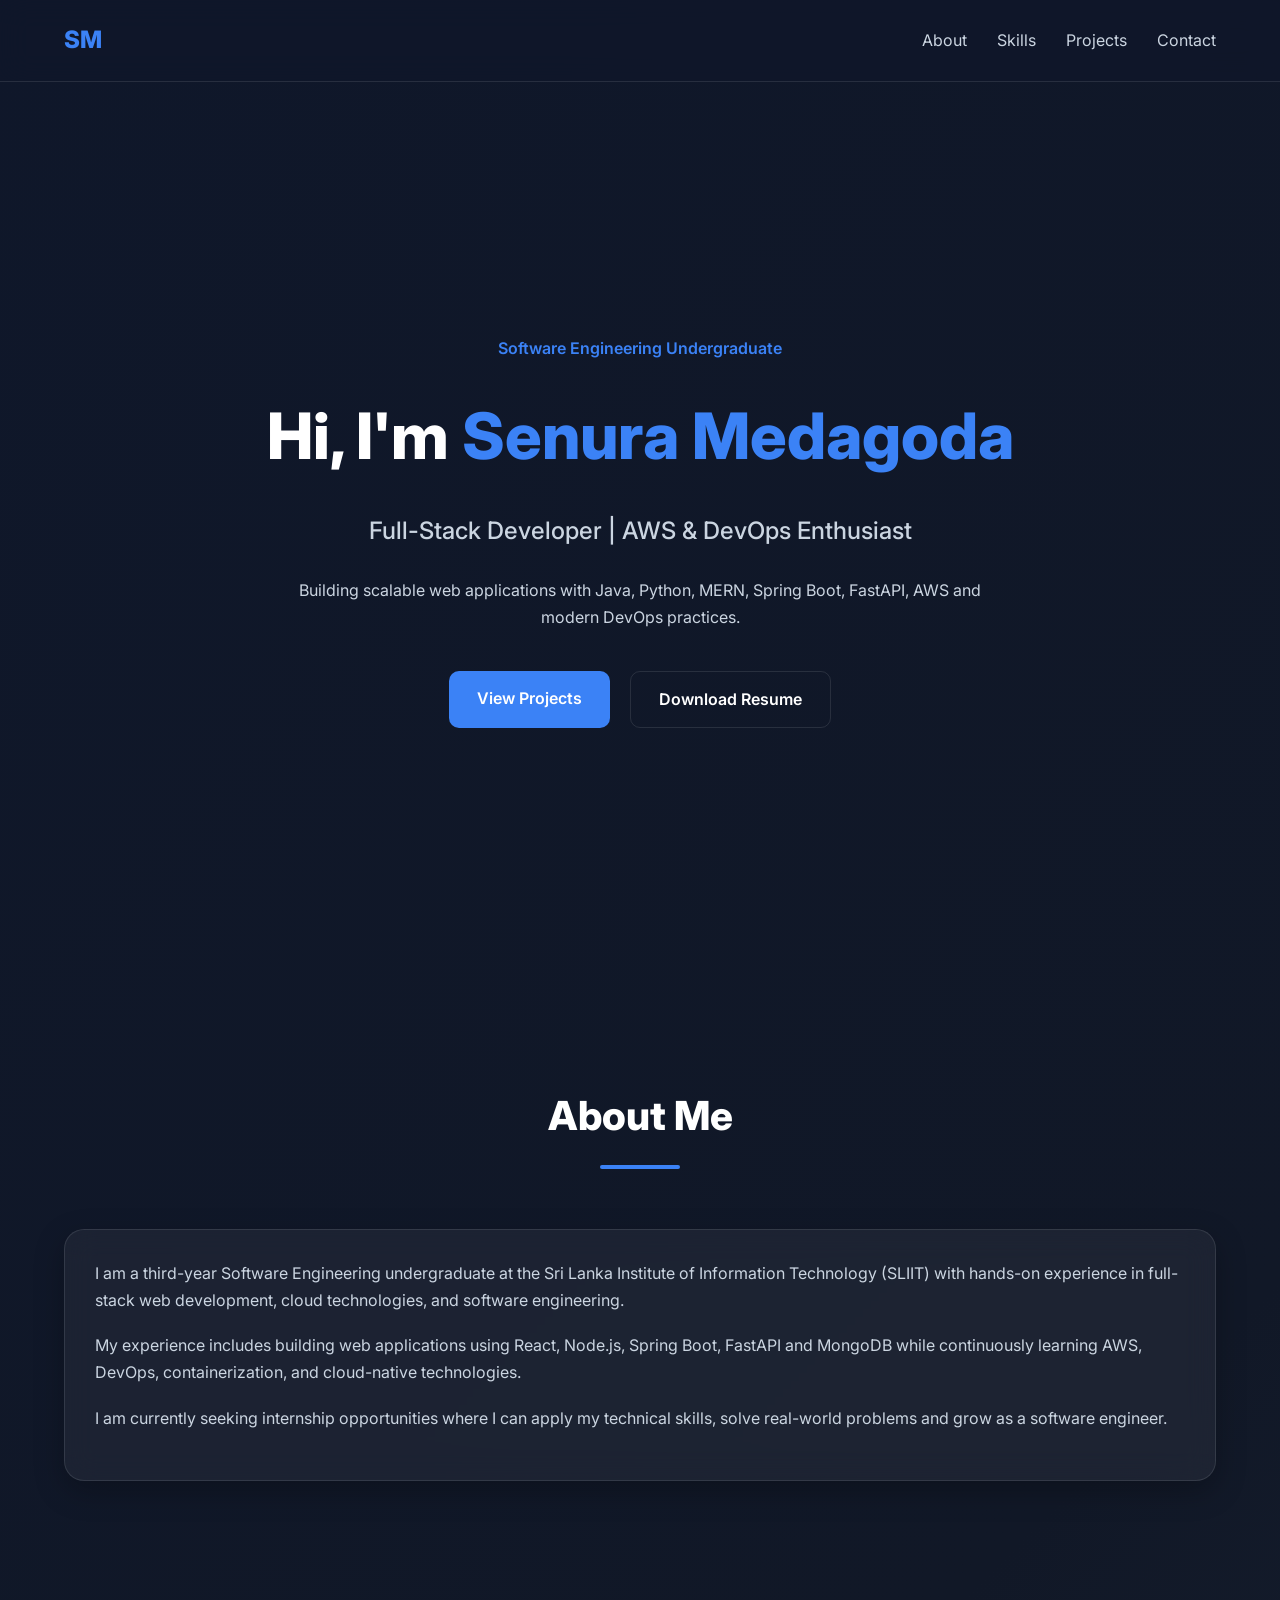
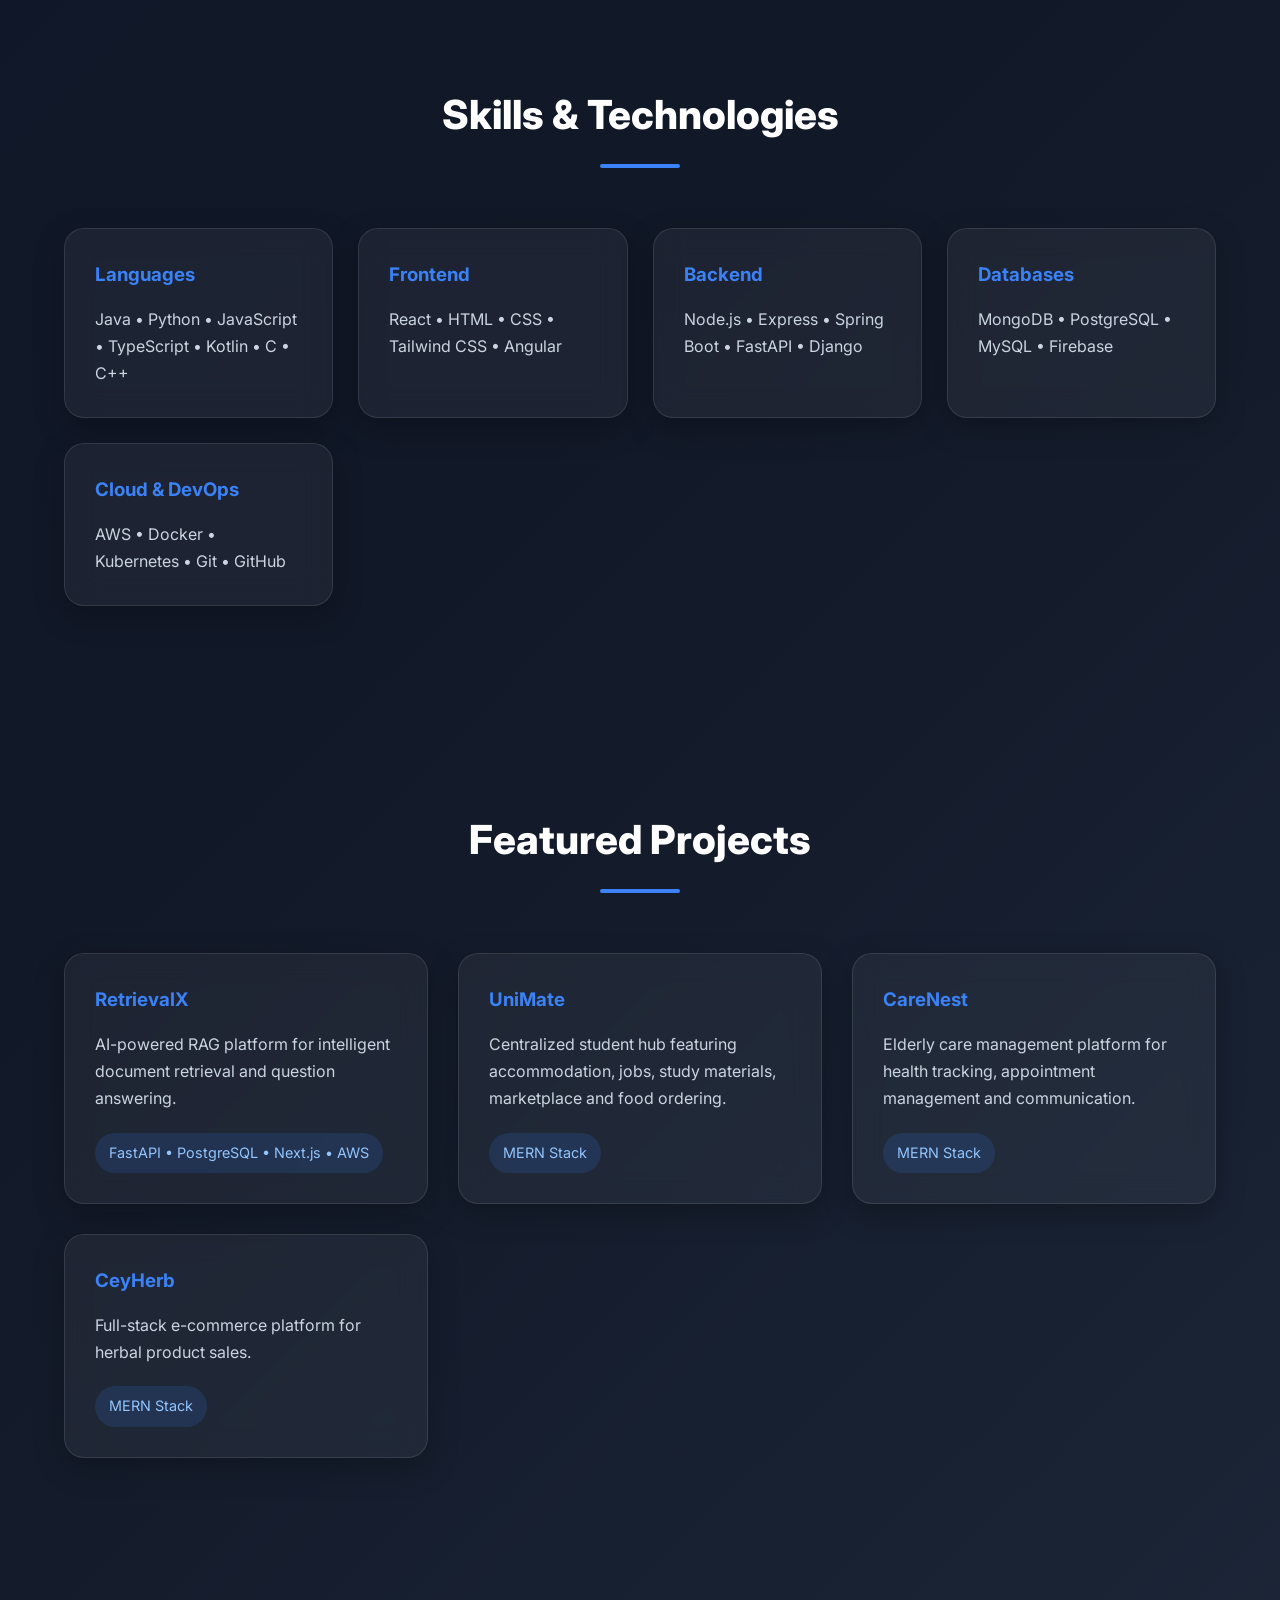
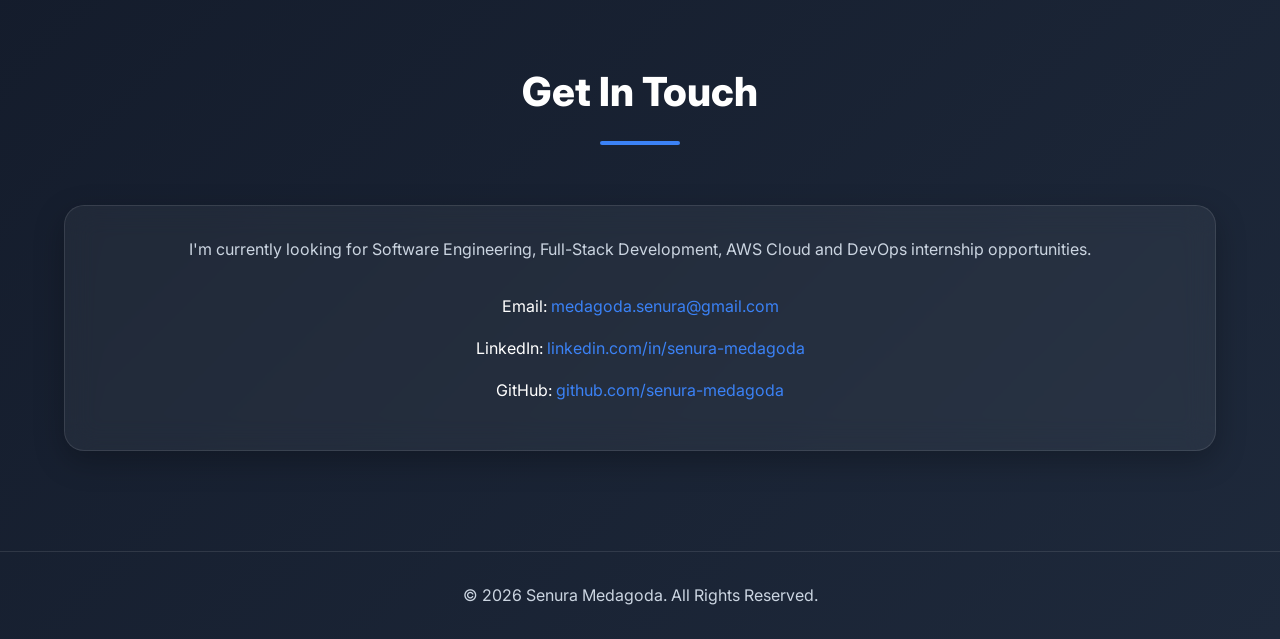
==== index.html @ 7a25c8bf "Initial site files" ====
<!DOCTYPE html>
<html lang="en">
<head>
    <meta charset="UTF-8" />
    <meta name="viewport" content="width=device-width, initial-scale=1.0" />
    <title>Senura Medagoda | Portfolio</title>

    <link rel="stylesheet" href="styles.css" />

    <link rel="preconnect" href="https://fonts.googleapis.com">
    <link rel="preconnect" href="https://fonts.gstatic.com" crossorigin>
    <link href="https://fonts.googleapis.com/css2?family=Inter:wght@300;400;500;600;700;800&display=swap" rel="stylesheet">
</head>
<body>

    <!-- Navigation -->

    <nav class="navbar">
        <div class="container">
            <div class="logo">SM</div>

            <ul class="nav-links">
                <li><a href="#about">About</a></li>
                <li><a href="#skills">Skills</a></li>
                <li><a href="#projects">Projects</a></li>
                <li><a href="#contact">Contact</a></li>
            </ul>
        </div>
    </nav>

    <!-- Hero -->

    <section class="hero">
        <div class="container hero-content">

            <p class="hero-tag">Software Engineering Undergraduate</p>

            <h1>
                Hi, I'm <span>Senura Medagoda</span>
            </h1>

            <h2>
                Full-Stack Developer | AWS & DevOps Enthusiast
            </h2>

            <p class="hero-description">
                Building scalable web applications with Java, Python,
                MERN, Spring Boot, FastAPI, AWS and modern DevOps practices.
            </p>

            <div class="hero-buttons">
                <a href="#projects" class="btn-primary">
                    View Projects
                </a>

                <a href="#" class="btn-secondary">
                    Download Resume
                </a>
            </div>

        </div>
    </section>

    <!-- About -->

    <section id="about" class="section">
        <div class="container">

            <div class="section-title">
                <h2>About Me</h2>
            </div>

            <div class="about-card">

                <p>
                    I am a third-year Software Engineering undergraduate at
                    the Sri Lanka Institute of Information Technology (SLIIT)
                    with hands-on experience in full-stack web development,
                    cloud technologies, and software engineering.
                </p>

                <p>
                    My experience includes building web applications using
                    React, Node.js, Spring Boot, FastAPI and MongoDB while
                    continuously learning AWS, DevOps, containerization,
                    and cloud-native technologies.
                </p>

                <p>
                    I am currently seeking internship opportunities where
                    I can apply my technical skills, solve real-world
                    problems and grow as a software engineer.
                </p>

            </div>

        </div>
    </section>

    <!-- Skills -->

    <section id="skills" class="section">
        <div class="container">

            <div class="section-title">
                <h2>Skills & Technologies</h2>
            </div>

            <div class="skills-grid">

                <div class="skill-card">
                    <h3>Languages</h3>
                    <p>Java • Python • JavaScript • TypeScript • Kotlin • C • C++</p>
                </div>

                <div class="skill-card">
                    <h3>Frontend</h3>
                    <p>React • HTML • CSS • Tailwind CSS • Angular</p>
                </div>

                <div class="skill-card">
                    <h3>Backend</h3>
                    <p>Node.js • Express • Spring Boot • FastAPI • Django</p>
                </div>

                <div class="skill-card">
                    <h3>Databases</h3>
                    <p>MongoDB • PostgreSQL • MySQL • Firebase</p>
                </div>

                <div class="skill-card">
                    <h3>Cloud & DevOps</h3>
                    <p>AWS • Docker • Kubernetes • Git • GitHub</p>
                </div>

            </div>

        </div>
    </section>

    <!-- Projects -->

    <section id="projects" class="section">
        <div class="container">

            <div class="section-title">
                <h2>Featured Projects</h2>
            </div>

            <div class="projects-grid">

                <div class="project-card">
                    <h3>RetrievalX</h3>
                    <p>
                        AI-powered RAG platform for intelligent document
                        retrieval and question answering.
                    </p>

                    <span>FastAPI • PostgreSQL • Next.js • AWS</span>
                </div>

                <div class="project-card">
                    <h3>UniMate</h3>
                    <p>
                        Centralized student hub featuring accommodation,
                        jobs, study materials, marketplace and food ordering.
                    </p>

                    <span>MERN Stack</span>
                </div>

                <div class="project-card">
                    <h3>CareNest</h3>
                    <p>
                        Elderly care management platform for health tracking,
                        appointment management and communication.
                    </p>

                    <span>MERN Stack</span>
                </div>

                <div class="project-card">
                    <h3>CeyHerb</h3>
                    <p>
                        Full-stack e-commerce platform for herbal product sales.
                    </p>

                    <span>MERN Stack</span>
                </div>

            </div>

        </div>
    </section>

    <!-- Contact -->

    <section id="contact" class="section">
        <div class="container">

            <div class="section-title">
                <h2>Get In Touch</h2>
            </div>

            <div class="contact-card">

                <p>
                    I'm currently looking for Software Engineering,
                    Full-Stack Development, AWS Cloud and DevOps
                    internship opportunities.
                </p>

                <div class="contact-info">

                    <p>
                        Email:
                        <a href="mailto:medagoda.senura@gmail.com">
                            medagoda.senura@gmail.com
                        </a>
                    </p>

                    <p>
                        LinkedIn:
                        <a href="https://linkedin.com/in/senura-medagoda">
                            linkedin.com/in/senura-medagoda
                        </a>
                    </p>

                    <p>
                        GitHub:
                        <a href="https://github.com/senura-medagoda">
                            github.com/senura-medagoda
                        </a>
                    </p>

                </div>

            </div>

        </div>
    </section>

    <footer>
        <p>
            © 2026 Senura Medagoda. All Rights Reserved.
        </p>
    </footer>

</body>
</html>
---- styles.css ----
* {
    margin: 0;
    padding: 0;
    box-sizing: border-box;
}

html {
    scroll-behavior: smooth;
}

:root {
    --bg-primary: #0f172a;
    --bg-secondary: #111c36;
    --card-bg: rgba(255, 255, 255, 0.05);

    --text-primary: #ffffff;
    --text-secondary: #cbd5e1;

    --accent: #3b82f6;
    --accent-hover: #2563eb;

    --border: rgba(255, 255, 255, 0.1);

    --shadow:
        0 10px 30px rgba(0, 0, 0, 0.25);

    --max-width: 1200px;
}

body {
    font-family: 'Inter', sans-serif;
    background: linear-gradient(
        135deg,
        #0f172a,
        #111827,
        #1e293b
    );
    color: var(--text-primary);
    line-height: 1.7;
}

/* =========================
   REUSABLE
========================= */

.container {
    width: 90%;
    max-width: var(--max-width);
    margin: auto;
}

.section {
    padding: 100px 0;
}

.section-title {
    text-align: center;
    margin-bottom: 60px;
}

.section-title h2 {
    font-size: 2.5rem;
    font-weight: 800;
}

.section-title h2::after {
    content: "";
    display: block;
    width: 80px;
    height: 4px;
    background: var(--accent);
    margin: 15px auto;
    border-radius: 10px;
}

/* =========================
   NAVBAR
========================= */

.navbar {
    position: sticky;
    top: 0;
    z-index: 1000;

    backdrop-filter: blur(15px);

    background: rgba(15, 23, 42, 0.8);

    border-bottom: 1px solid var(--border);
}

.navbar .container {
    display: flex;
    justify-content: space-between;
    align-items: center;

    padding: 20px 0;
}

.logo {
    font-size: 1.5rem;
    font-weight: 800;
    color: var(--accent);
}

.nav-links {
    display: flex;
    list-style: none;
    gap: 30px;
}

.nav-links a {
    text-decoration: none;
    color: var(--text-secondary);

    transition: 0.3s ease;
}

.nav-links a:hover {
    color: var(--accent);
}

/* =========================
   HERO
========================= */

.hero {
    min-height: 100vh;

    display: flex;
    align-items: center;

    text-align: center;
}

.hero-content {
    max-width: 900px;
}

.hero-tag {
    color: var(--accent);
    font-weight: 600;
    margin-bottom: 20px;
}

.hero h1 {
    font-size: 4rem;
    font-weight: 800;
    margin-bottom: 20px;
}

.hero h1 span {
    color: var(--accent);
}

.hero h2 {
    color: var(--text-secondary);
    font-size: 1.5rem;
    font-weight: 500;

    margin-bottom: 25px;
}

.hero-description {
    color: var(--text-secondary);
    max-width: 700px;
    margin: auto;
    margin-bottom: 40px;
}

.hero-buttons {
    display: flex;
    justify-content: center;
    gap: 20px;
    flex-wrap: wrap;
}

.btn-primary,
.btn-secondary {
    text-decoration: none;

    padding: 14px 28px;

    border-radius: 10px;

    transition: 0.3s ease;

    font-weight: 600;
}

.btn-primary {
    background: var(--accent);
    color: white;
}

.btn-primary:hover {
    background: var(--accent-hover);
    transform: translateY(-3px);
}

.btn-secondary {
    border: 1px solid var(--border);
    color: white;
}

.btn-secondary:hover {
    background: rgba(255,255,255,0.08);
    transform: translateY(-3px);
}

/* =========================
   GLASS CARDS
========================= */

.about-card,
.contact-card,
.skill-card,
.project-card {
    background: var(--card-bg);

    border: 1px solid var(--border);

    backdrop-filter: blur(15px);

    border-radius: 20px;

    padding: 30px;

    box-shadow: var(--shadow);

    transition: 0.3s ease;
}

.about-card:hover,
.contact-card:hover,
.skill-card:hover,
.project-card:hover {
    transform: translateY(-8px);
}

.about-card p {
    color: var(--text-secondary);
    margin-bottom: 18px;
}

/* =========================
   SKILLS
========================= */

.skills-grid {
    display: grid;

    grid-template-columns: repeat(auto-fit, minmax(260px, 1fr));

    gap: 25px;
}

.skill-card h3 {
    margin-bottom: 15px;
    color: var(--accent);
}

.skill-card p {
    color: var(--text-secondary);
}

/* =========================
   PROJECTS
========================= */

.projects-grid {
    display: grid;

    grid-template-columns: repeat(auto-fit, minmax(280px, 1fr));

    gap: 30px;
}

.project-card h3 {
    margin-bottom: 15px;
    color: var(--accent);
}

.project-card p {
    color: var(--text-secondary);
    margin-bottom: 20px;
}

.project-card span {
    display: inline-block;

    background: rgba(59,130,246,0.15);

    color: #93c5fd;

    padding: 8px 14px;

    border-radius: 50px;

    font-size: 0.9rem;
}

/* =========================
   CONTACT
========================= */

.contact-card {
    text-align: center;
}

.contact-card > p {
    margin-bottom: 30px;
    color: var(--text-secondary);
}

.contact-info p {
    margin-bottom: 15px;
}

.contact-info a {
    color: var(--accent);
    text-decoration: none;
}

.contact-info a:hover {
    text-decoration: underline;
}

/* =========================
   FOOTER
========================= */

footer {
    border-top: 1px solid var(--border);

    padding: 30px;

    text-align: center;

    color: var(--text-secondary);
}

/* =========================
   SCROLLBAR
========================= */

::-webkit-scrollbar {
    width: 10px;
}

::-webkit-scrollbar-track {
    background: #0f172a;
}

::-webkit-scrollbar-thumb {
    background: #3b82f6;
    border-radius: 20px;
}

/* =========================
   MOBILE
========================= */

@media (max-width: 768px) {

    .nav-links {
        gap: 15px;
        font-size: 0.9rem;
    }

    .hero h1 {
        font-size: 2.7rem;
    }

    .hero h2 {
        font-size: 1.2rem;
    }

    .section {
        padding: 70px 0;
    }

    .section-title h2 {
        font-size: 2rem;
    }

    .hero-buttons {
        flex-direction: column;
        align-items: center;
    }

    .btn-primary,
    .btn-secondary {
        width: 220px;
    }
}

@media (max-width: 500px) {

    .navbar .container {
        flex-direction: column;
        gap: 15px;
    }

    .hero h1 {
        font-size: 2.2rem;
    }

    .hero-description {
        font-size: 0.95rem;
    }
}
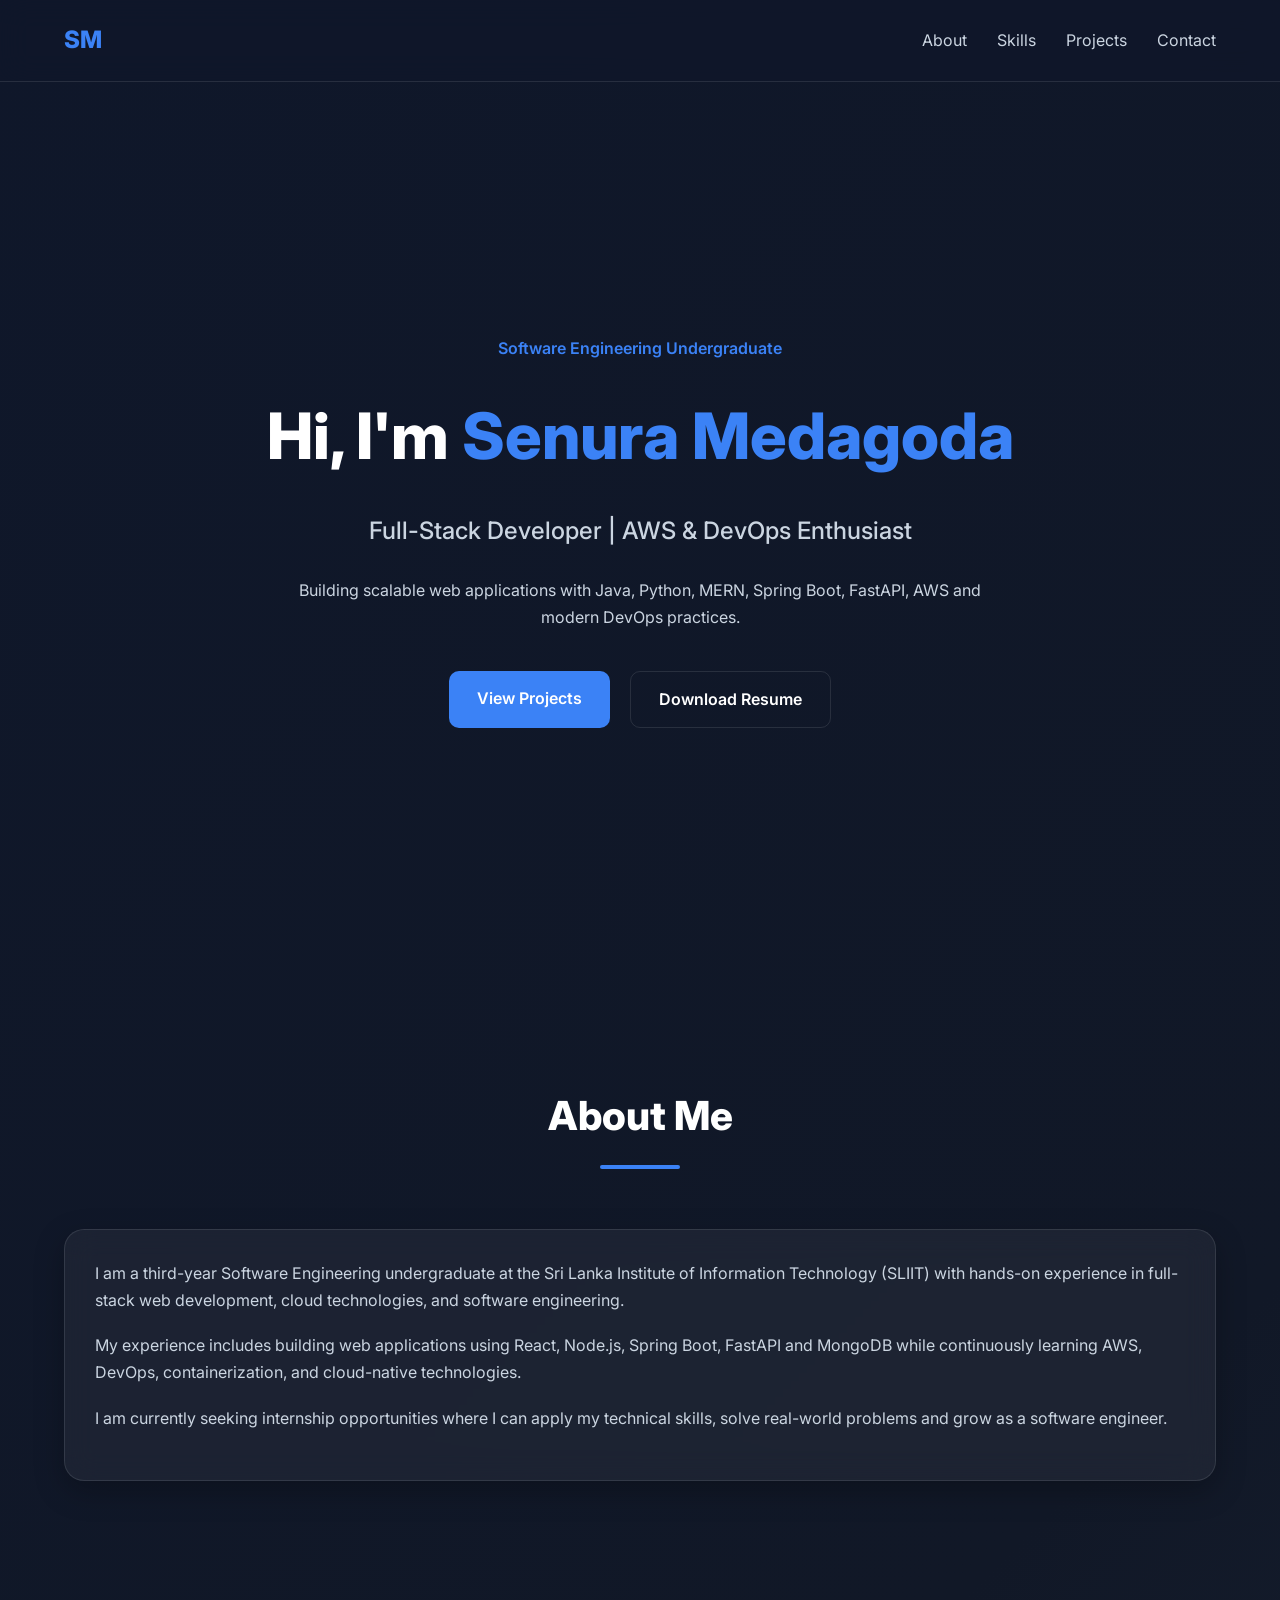
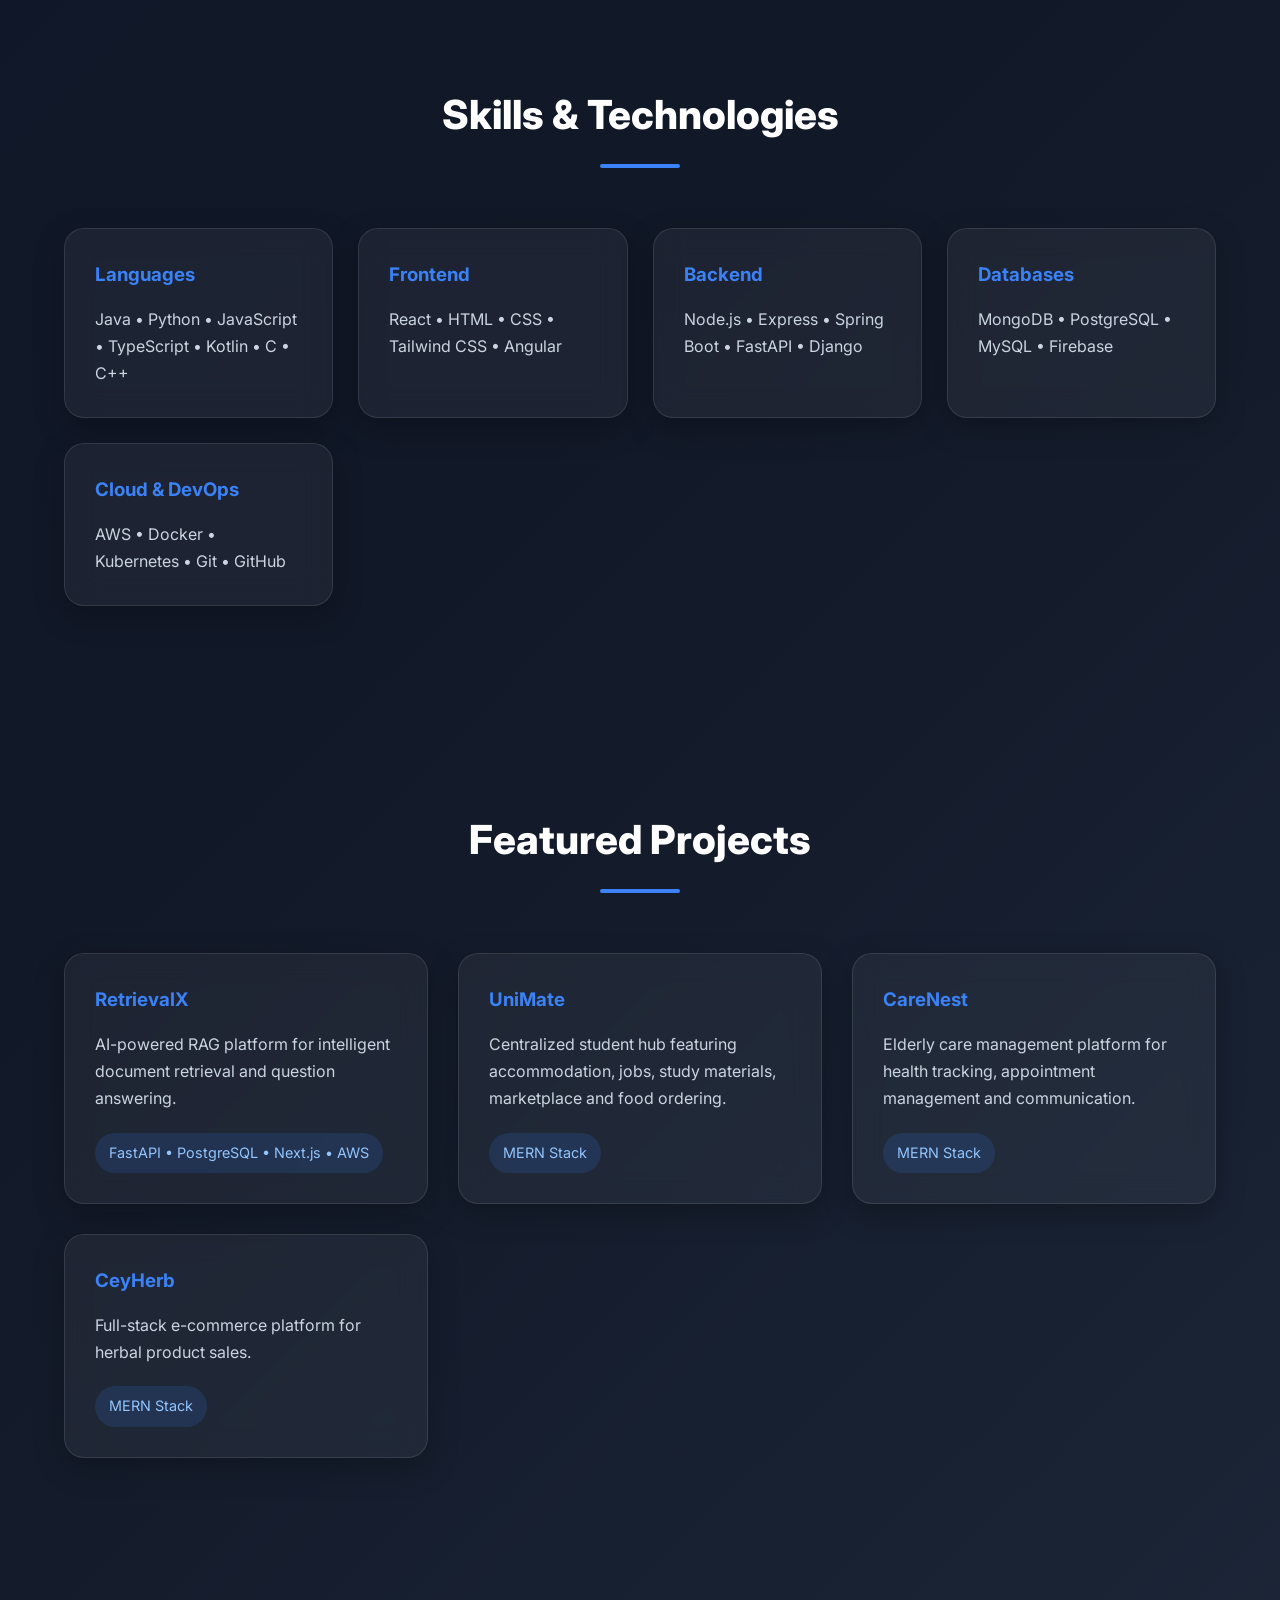
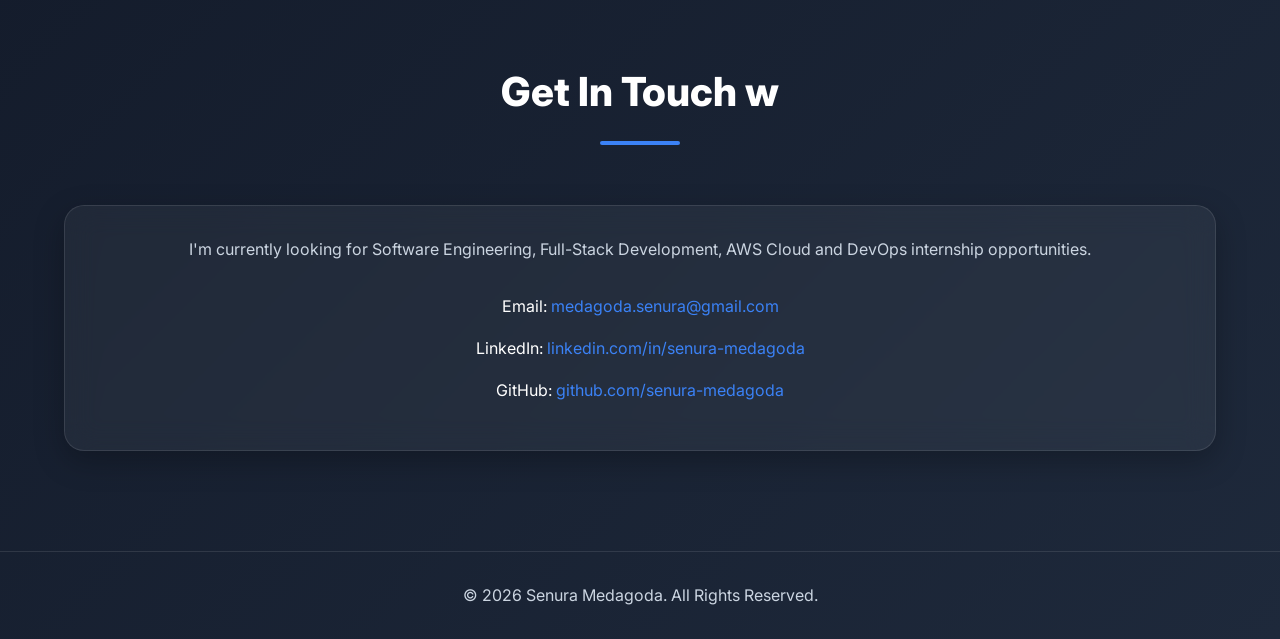
==== commit 4c7aeb96: "Test automated deployment" ====
--- a/index.html
+++ b/index.html
@@ -199,7 +199,7 @@
         <div class="container">
 
             <div class="section-title">
-                <h2>Get In Touch</h2>
+                <h2>Get In Touch w</h2>
             </div>
 
             <div class="contact-card">
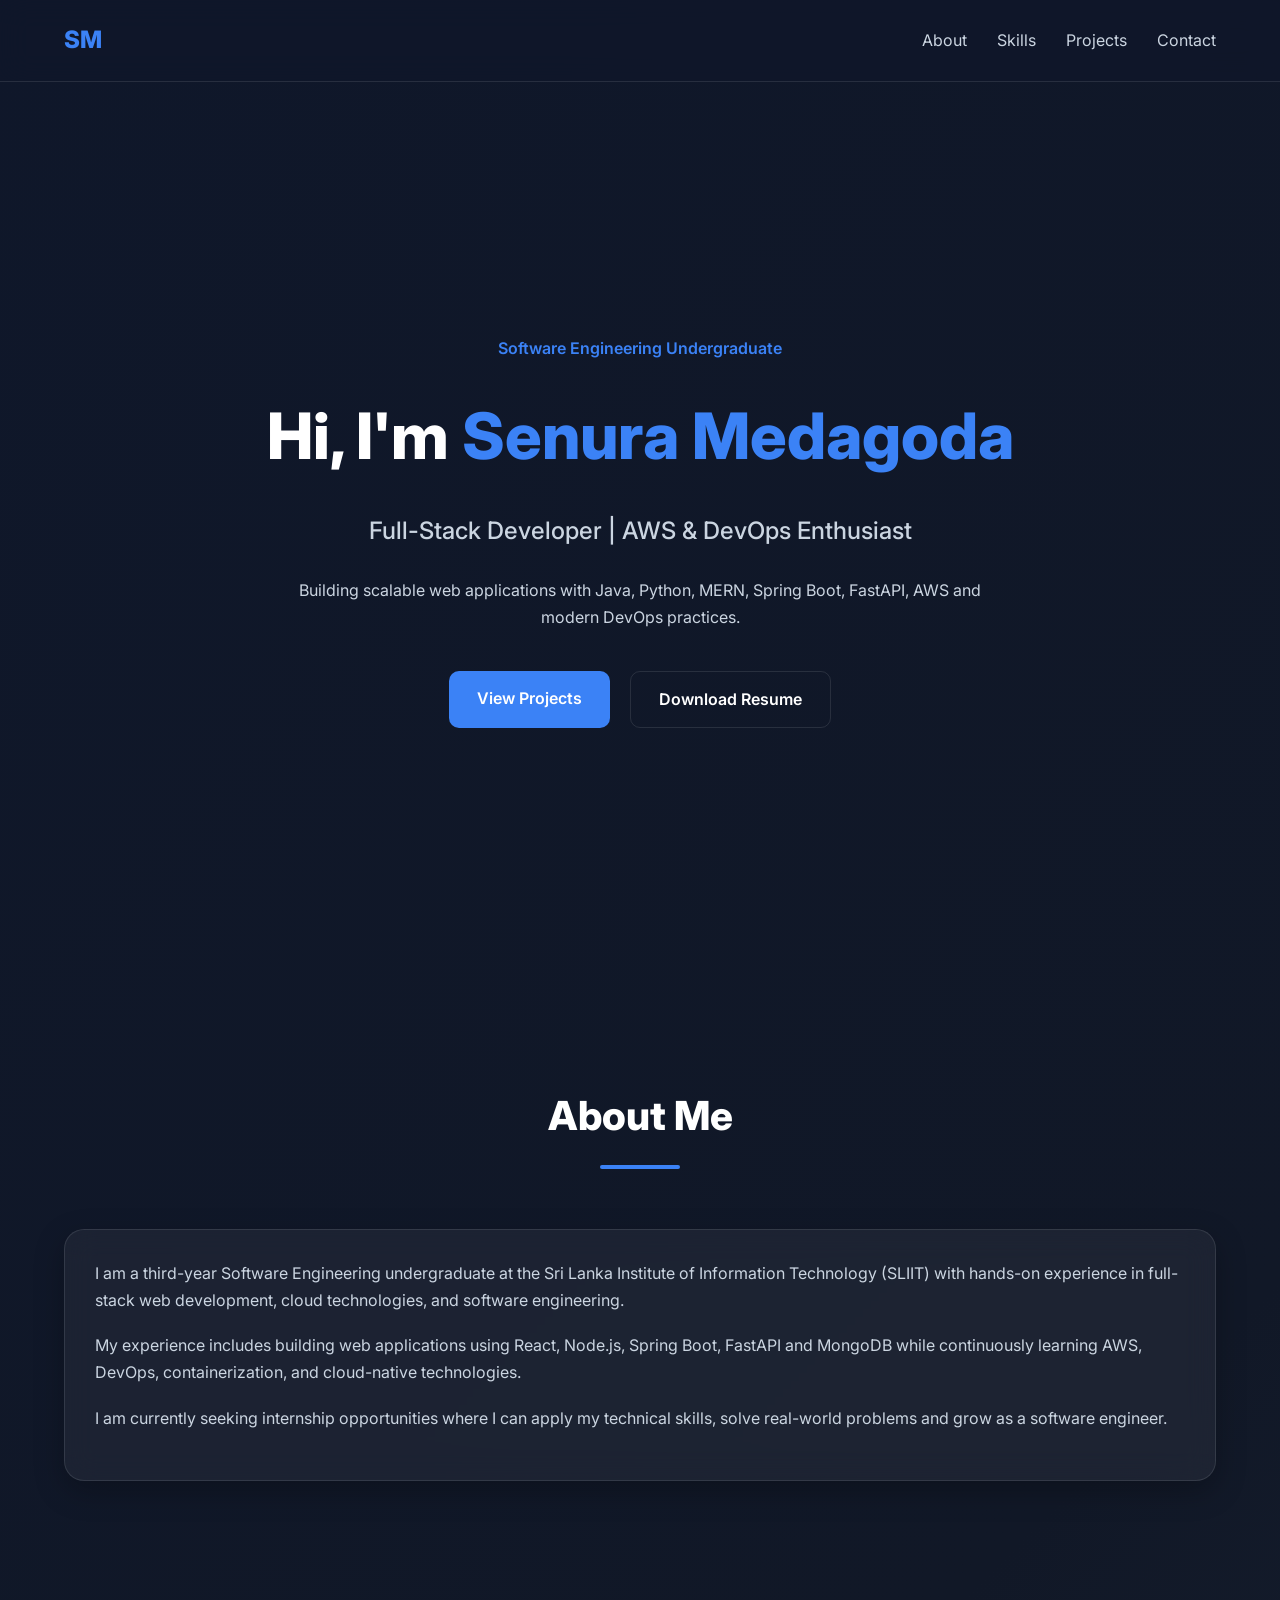
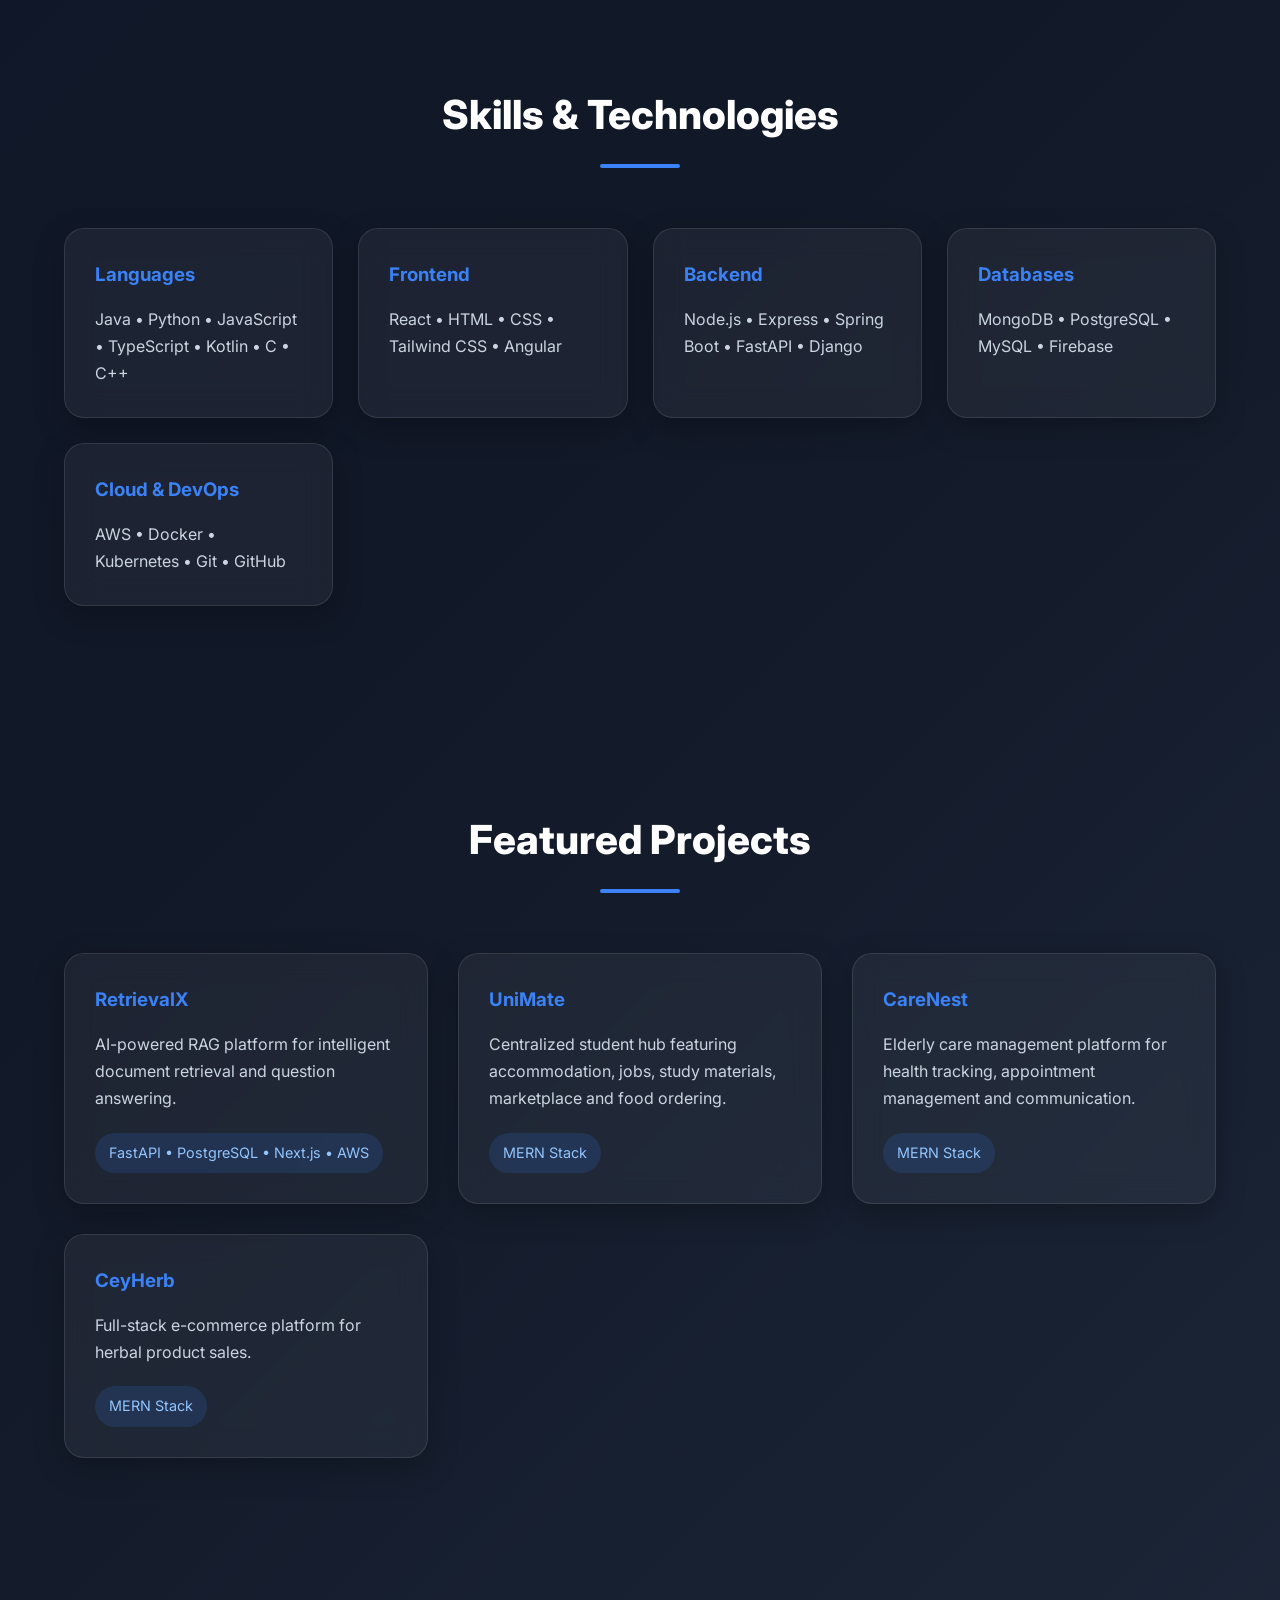
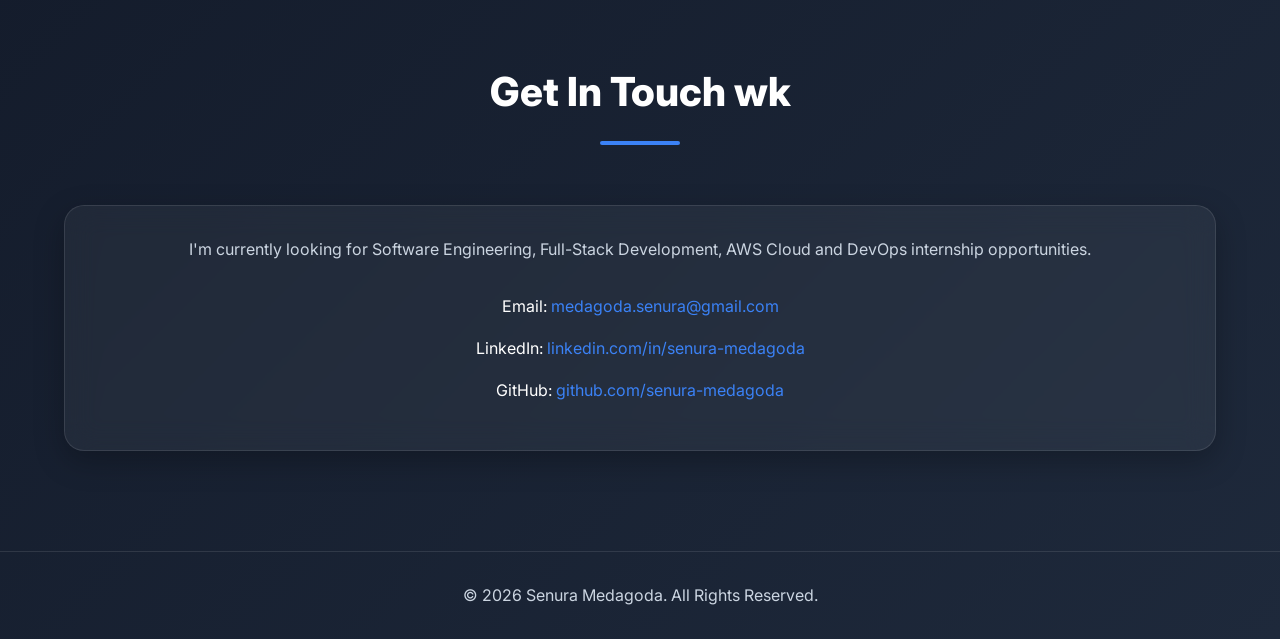
==== commit b013da75: "Test automated deployment" ====
--- a/index.html
+++ b/index.html
@@ -199,7 +199,7 @@
         <div class="container">
 
             <div class="section-title">
-                <h2>Get In Touch w</h2>
+                <h2>Get In Touch wk</h2>
             </div>
 
             <div class="contact-card">
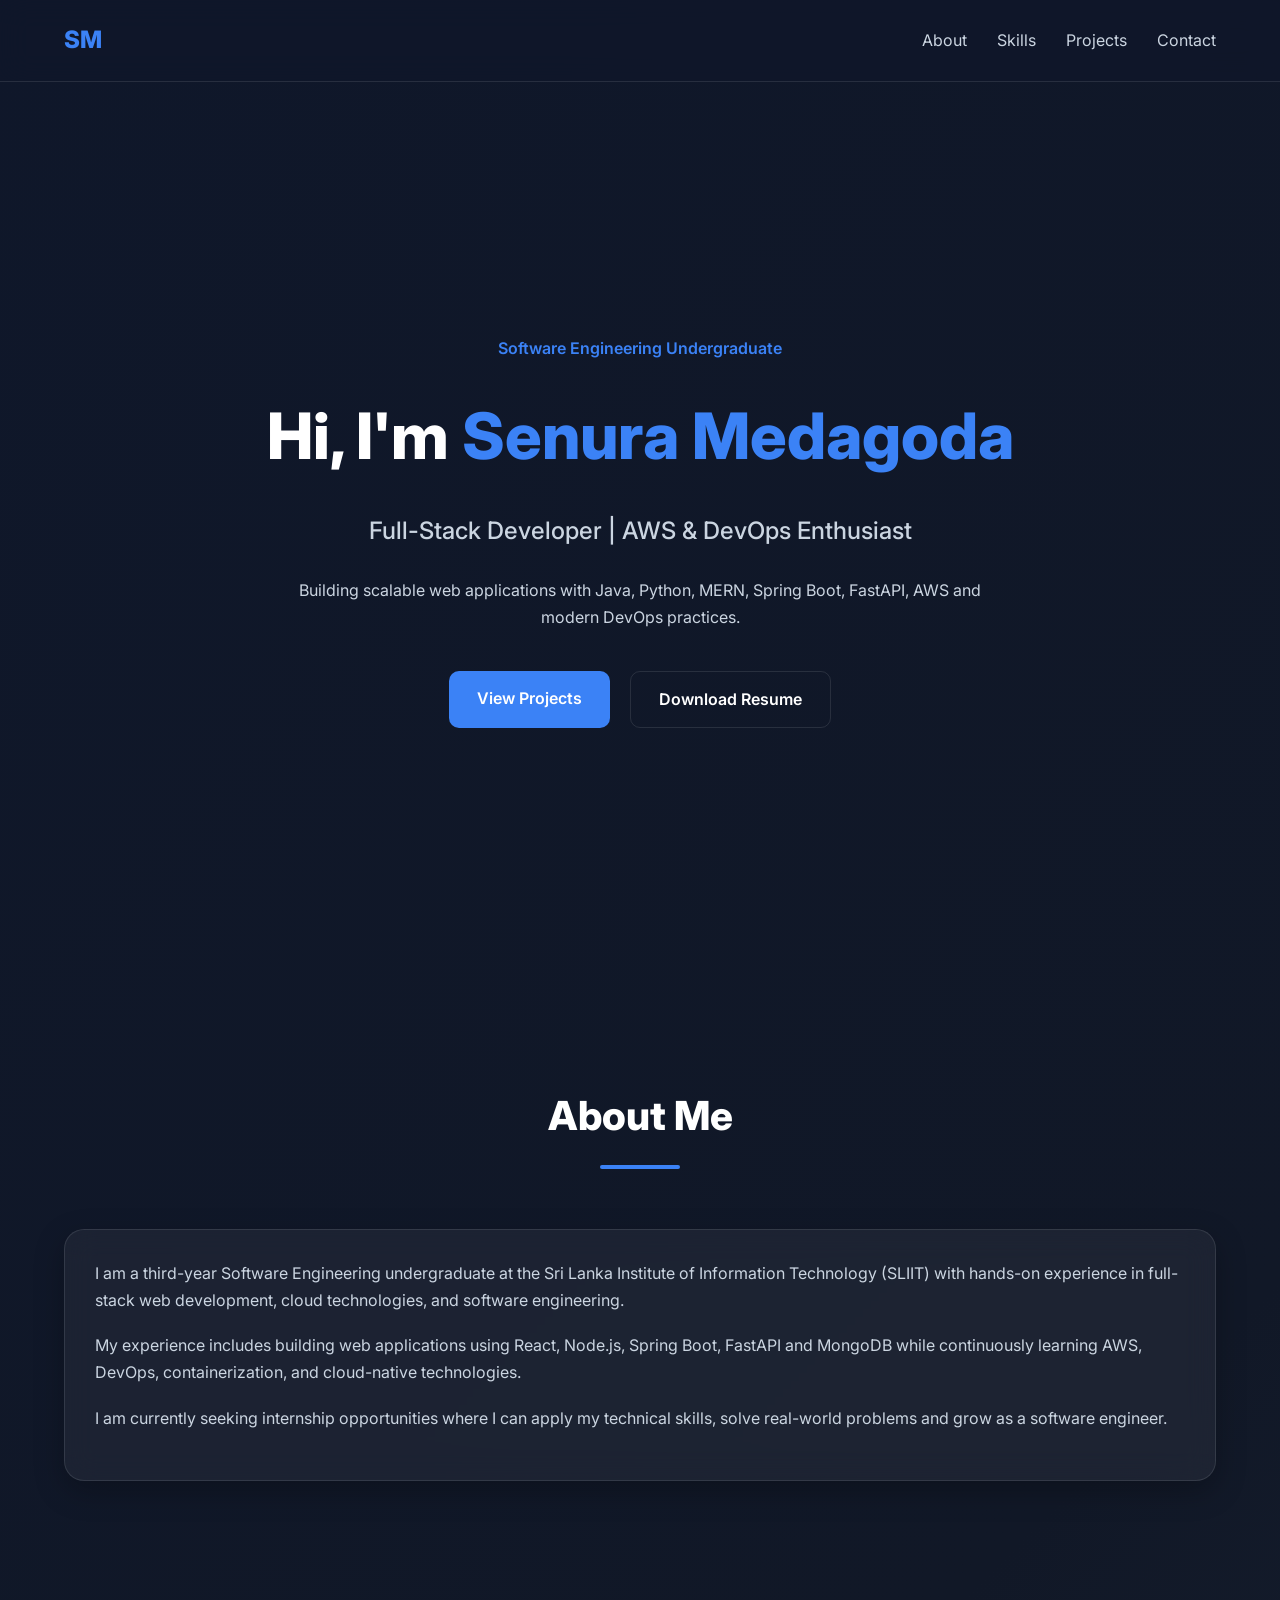
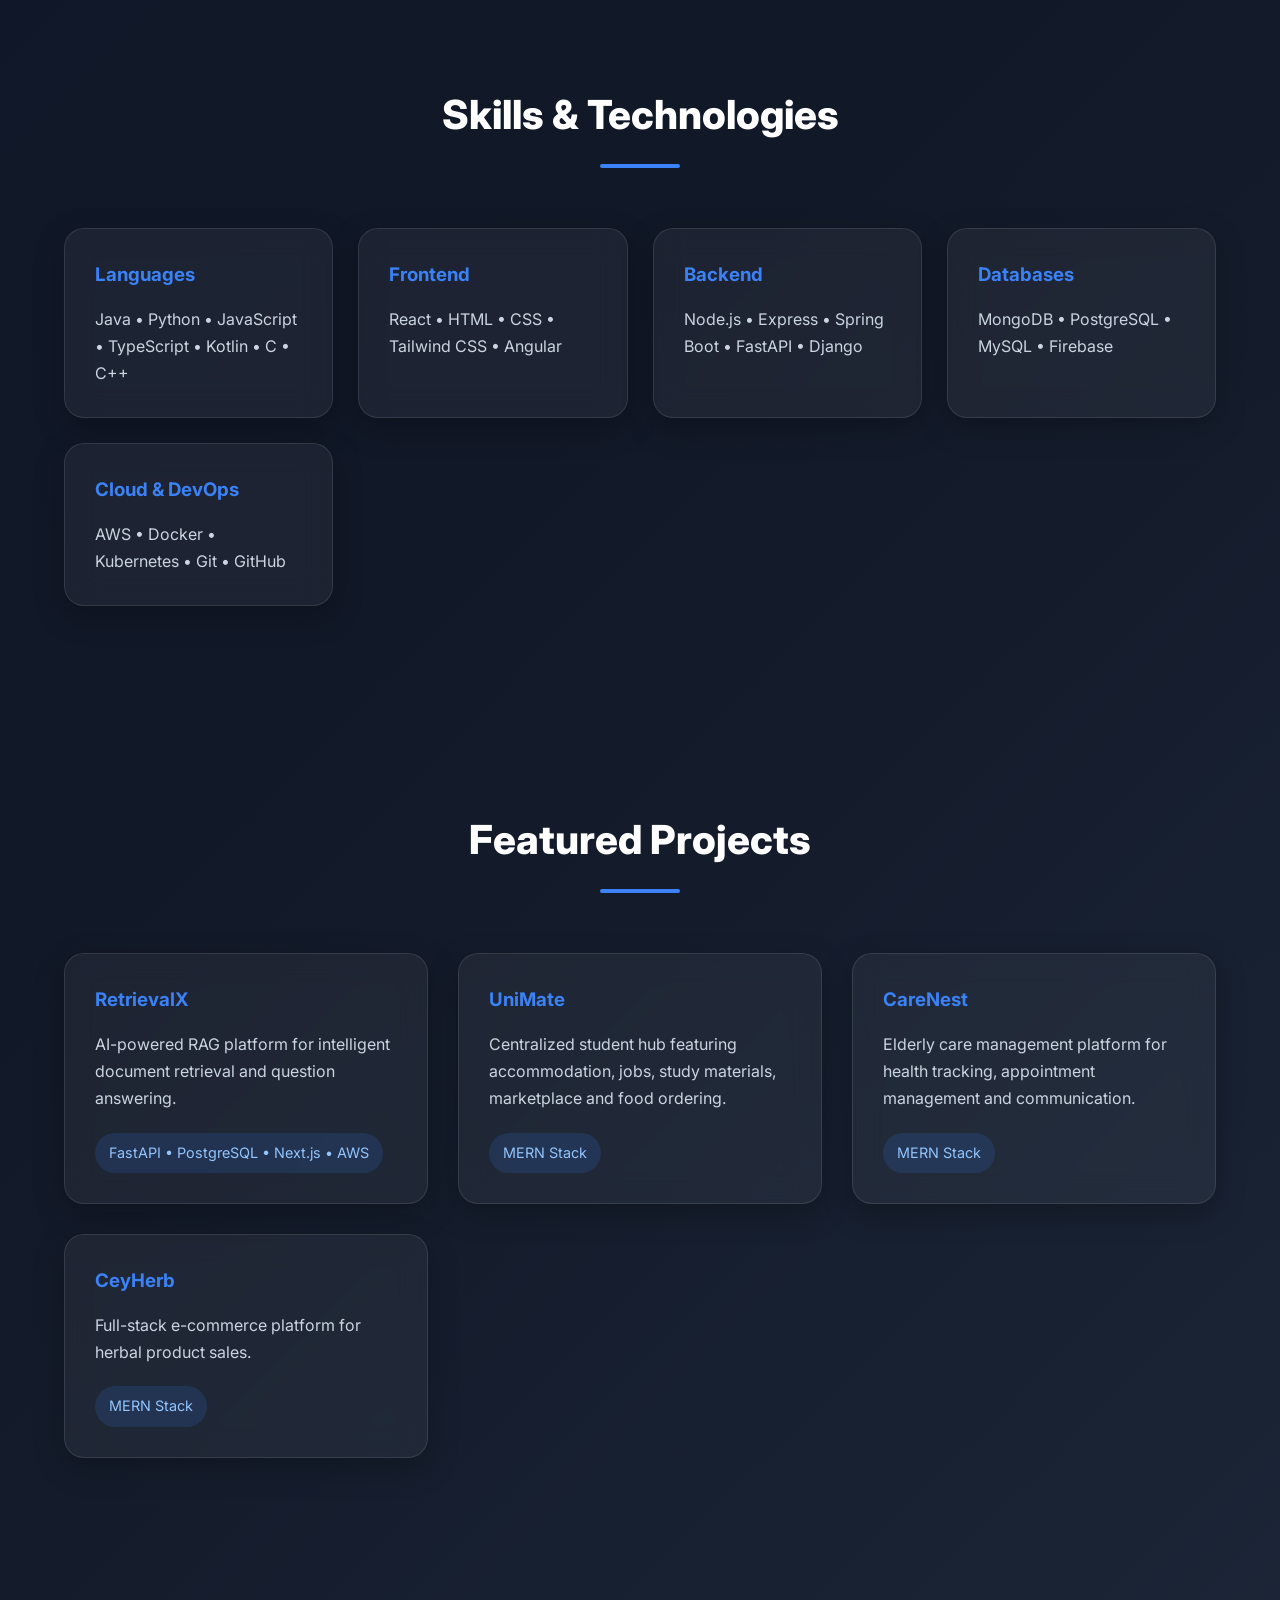
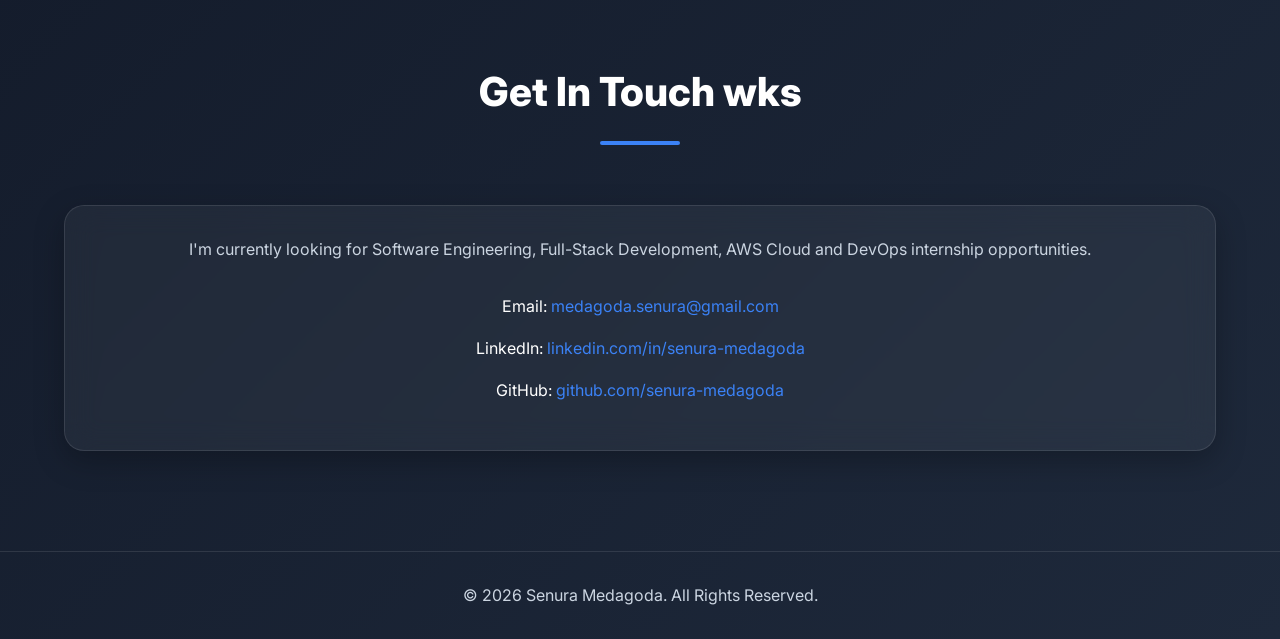
==== commit f643cf4d: "Test automated deployment #2" ====
--- a/index.html
+++ b/index.html
@@ -199,7 +199,7 @@
         <div class="container">
 
             <div class="section-title">
-                <h2>Get In Touch wk</h2>
+                <h2>Get In Touch wks</h2>
             </div>
 
             <div class="contact-card">
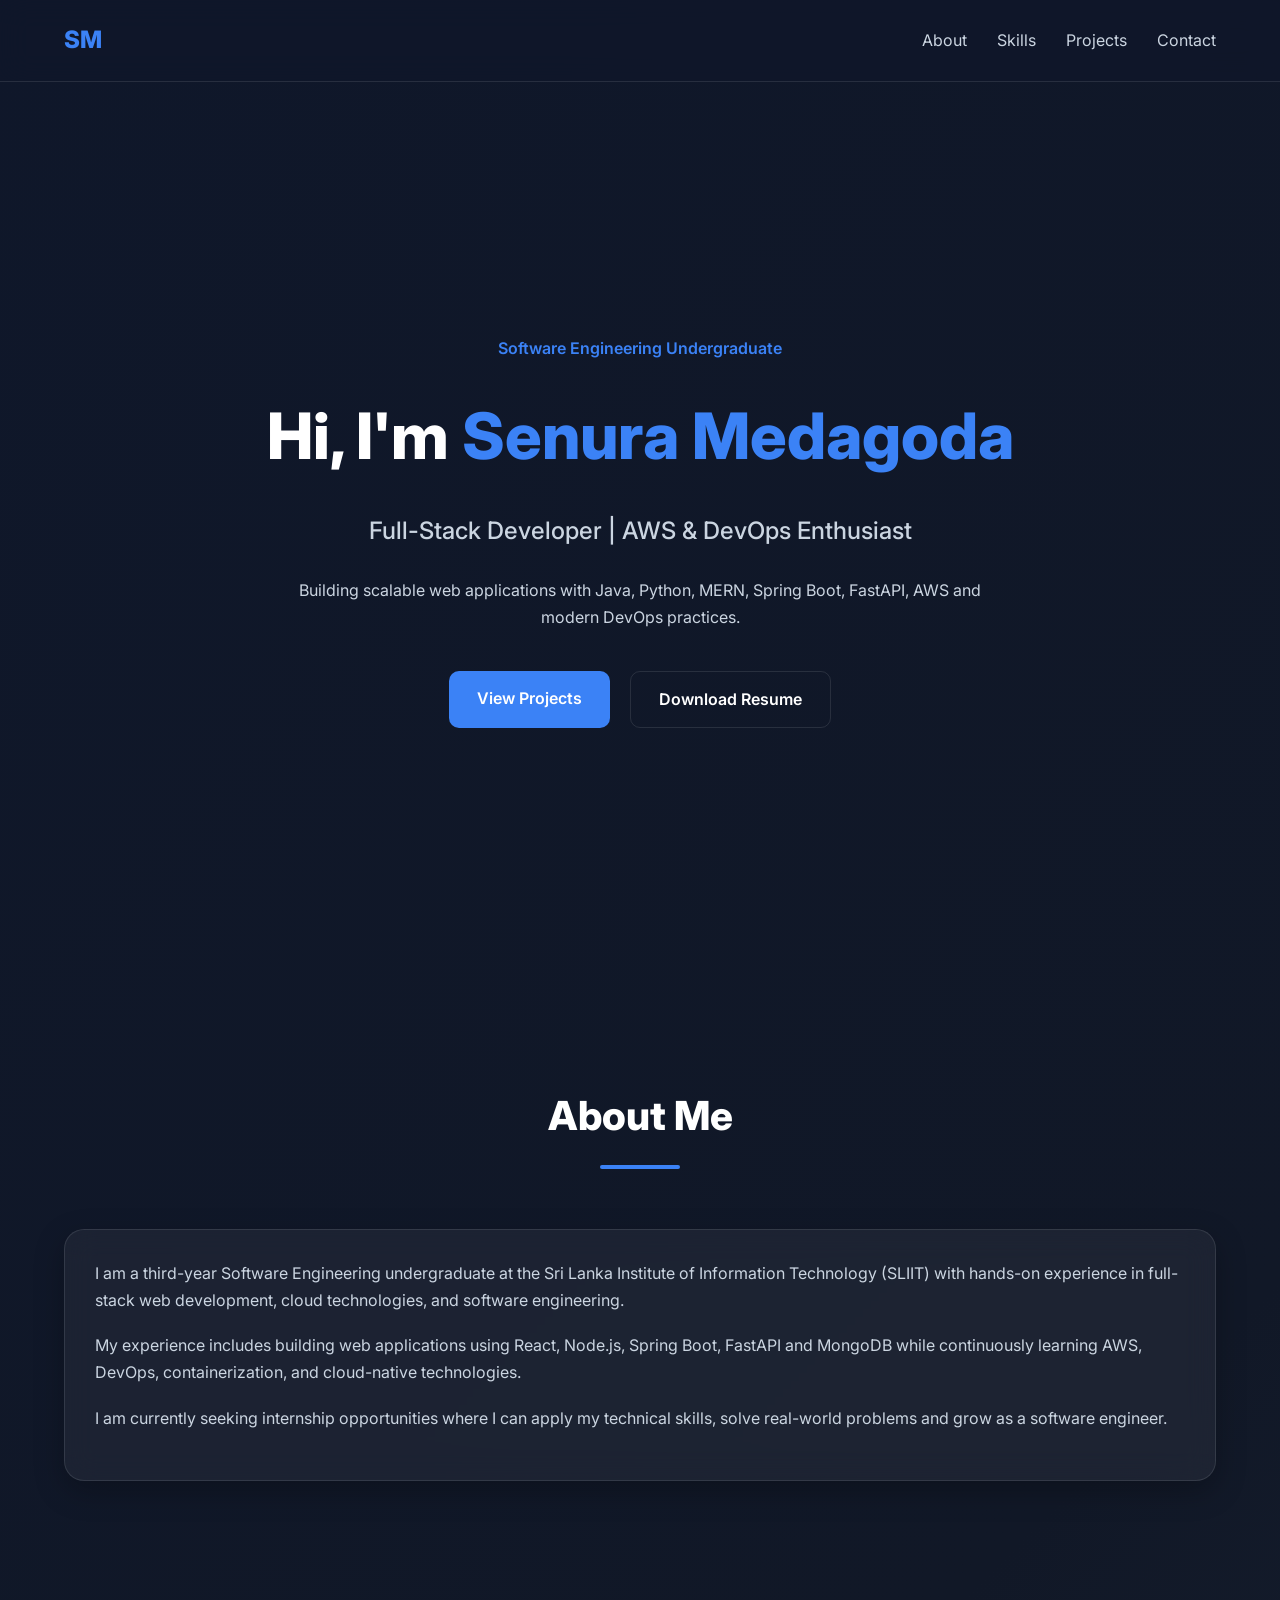
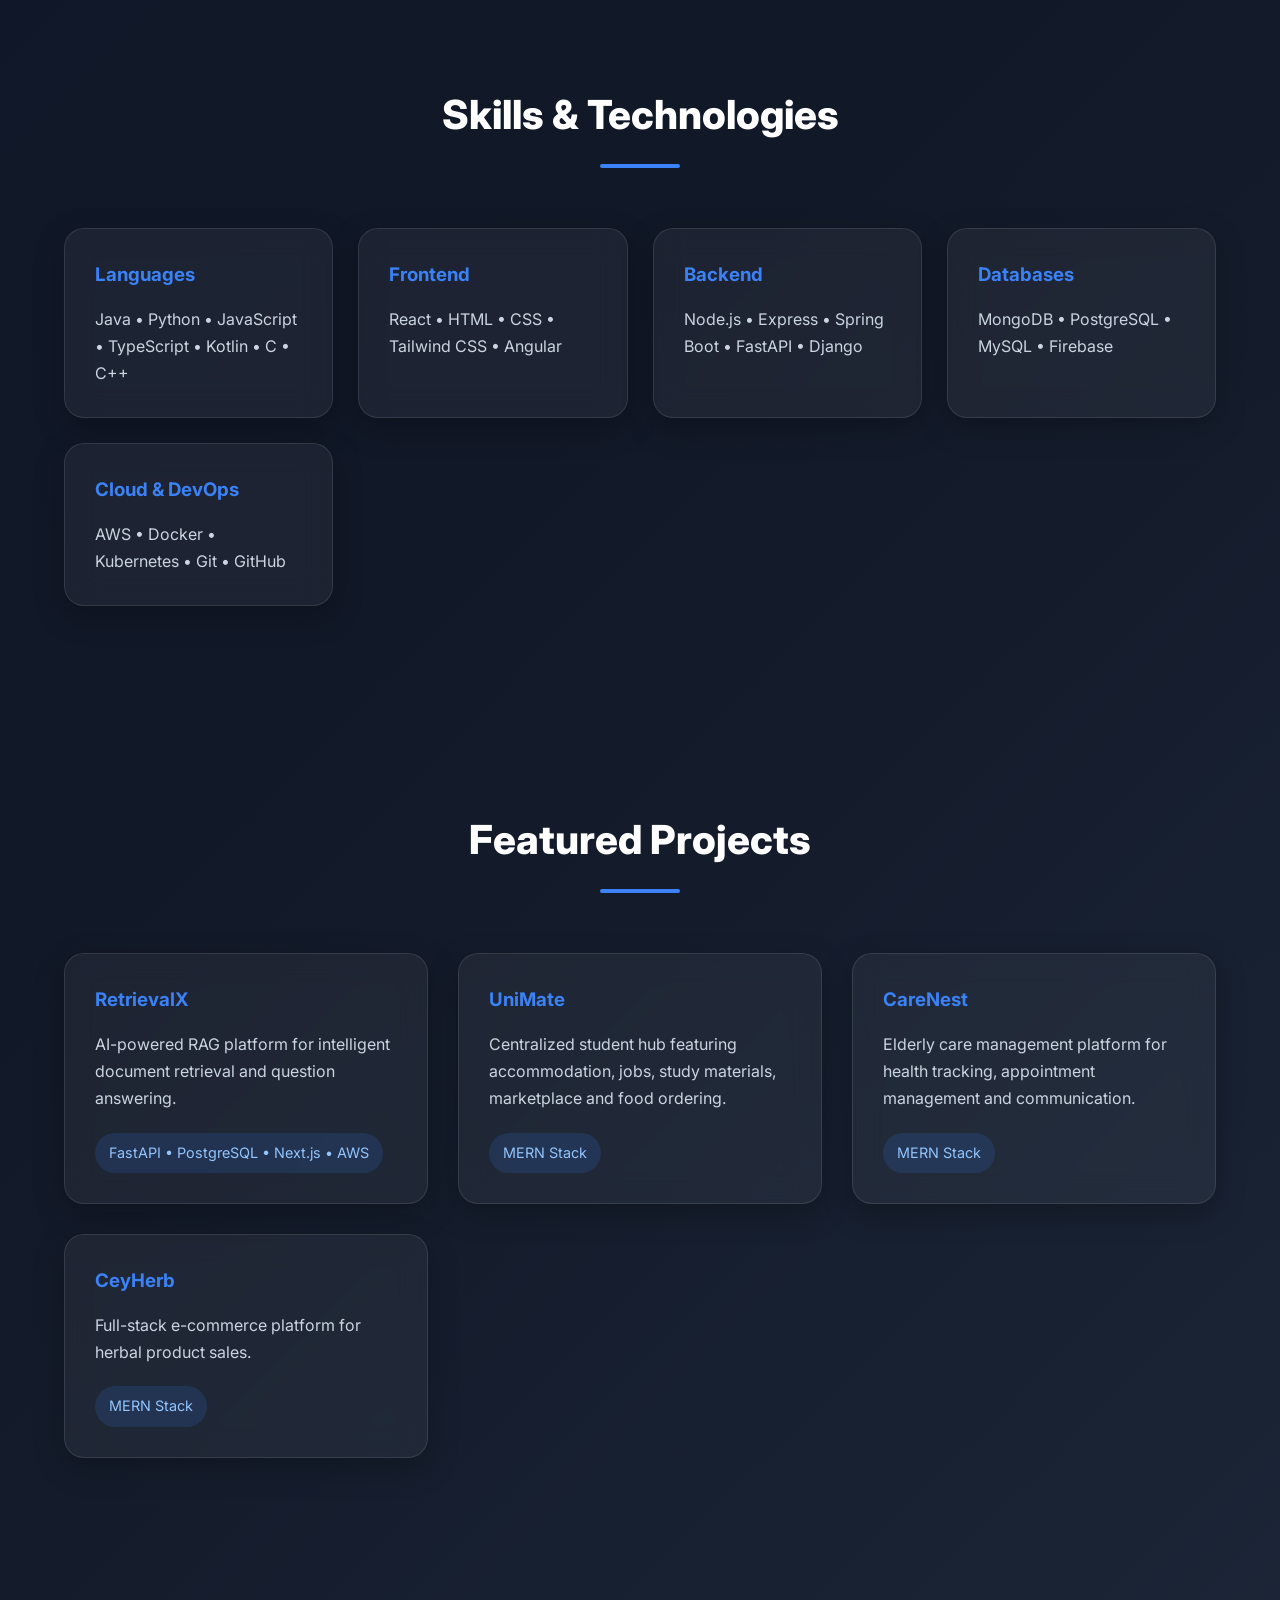
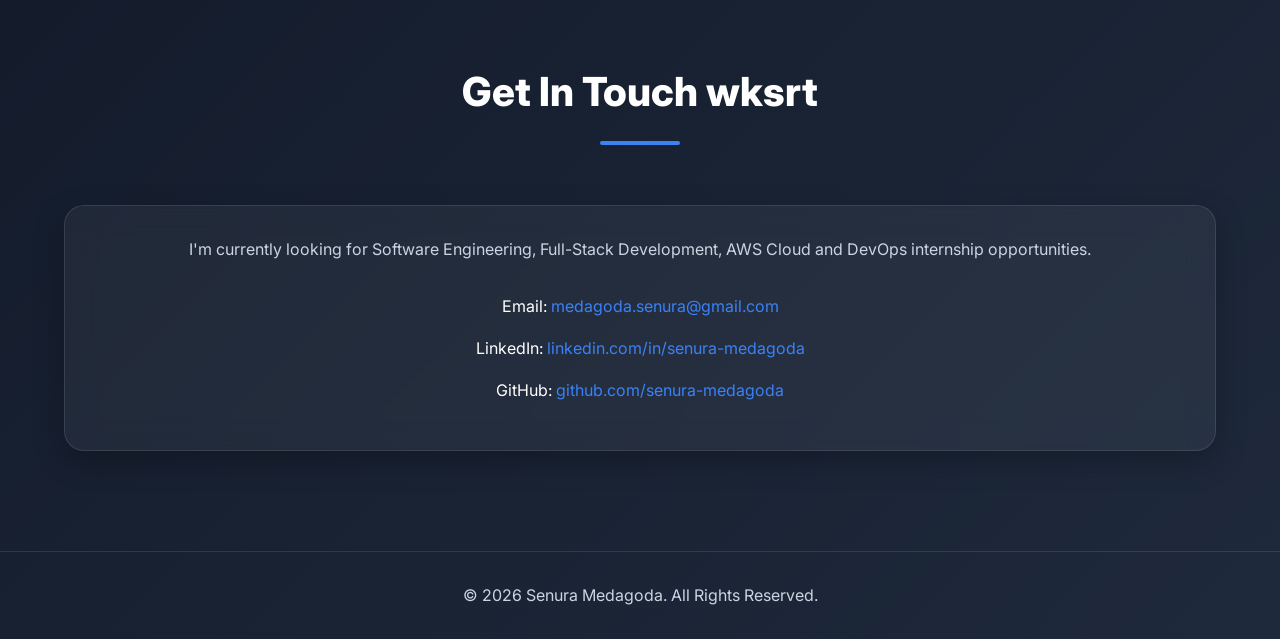
==== commit 43a5a061: "Test automated deployment #2" ====
--- a/index.html
+++ b/index.html
@@ -199,7 +199,7 @@
         <div class="container">
 
             <div class="section-title">
-                <h2>Get In Touch wks</h2>
+                <h2>Get In Touch wksrt</h2>
             </div>
 
             <div class="contact-card">
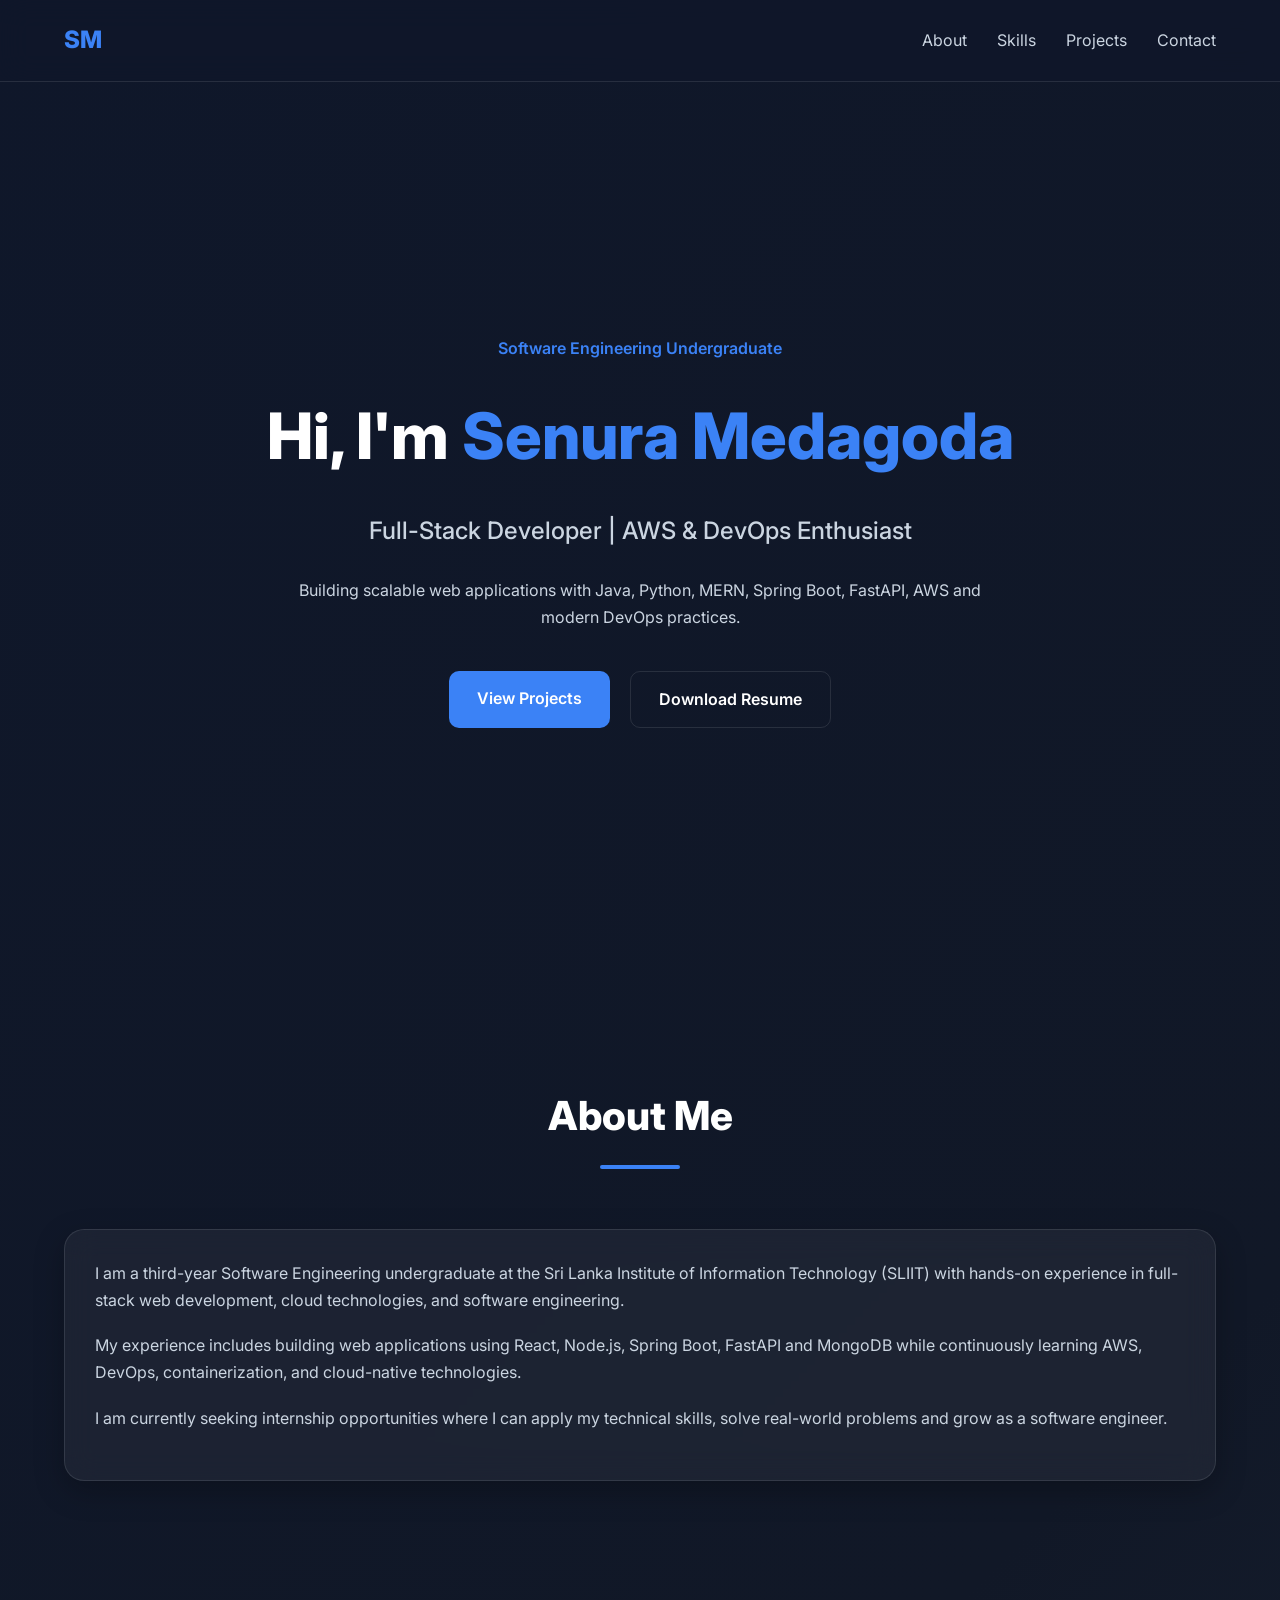
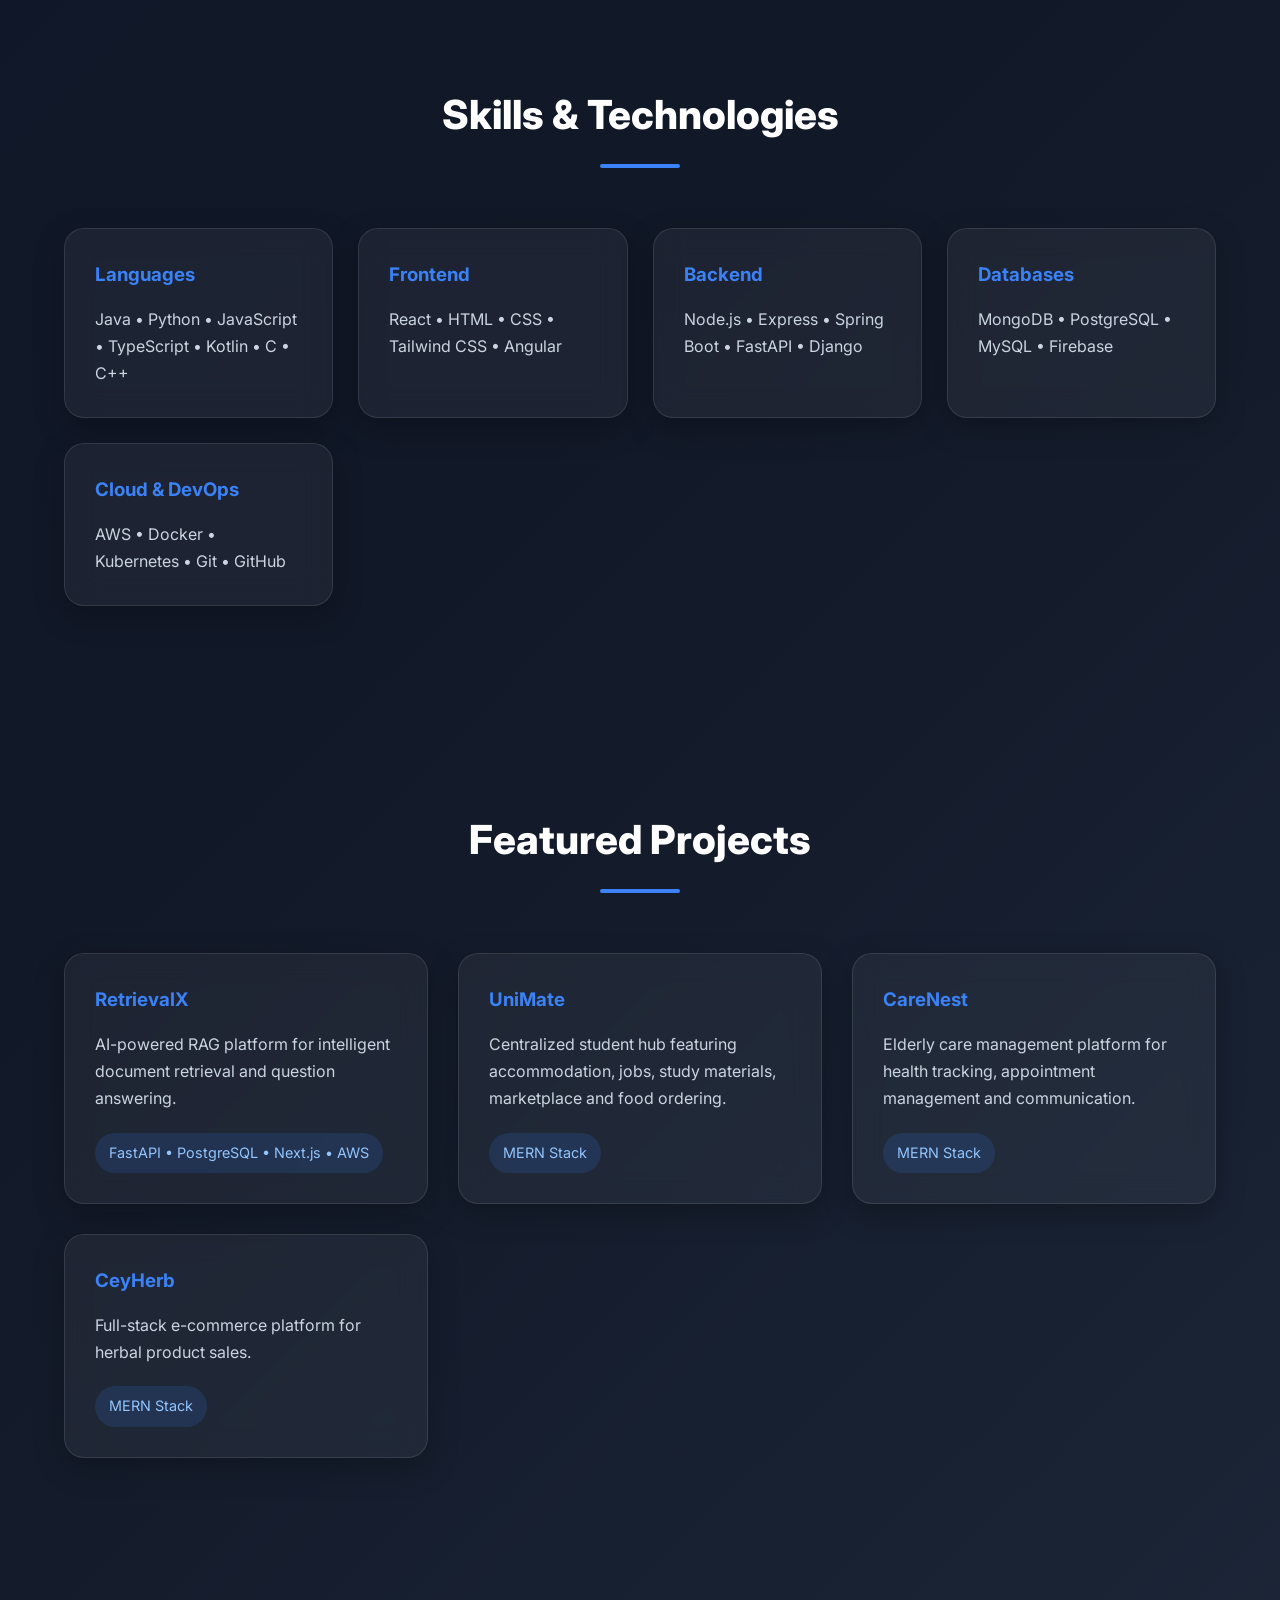
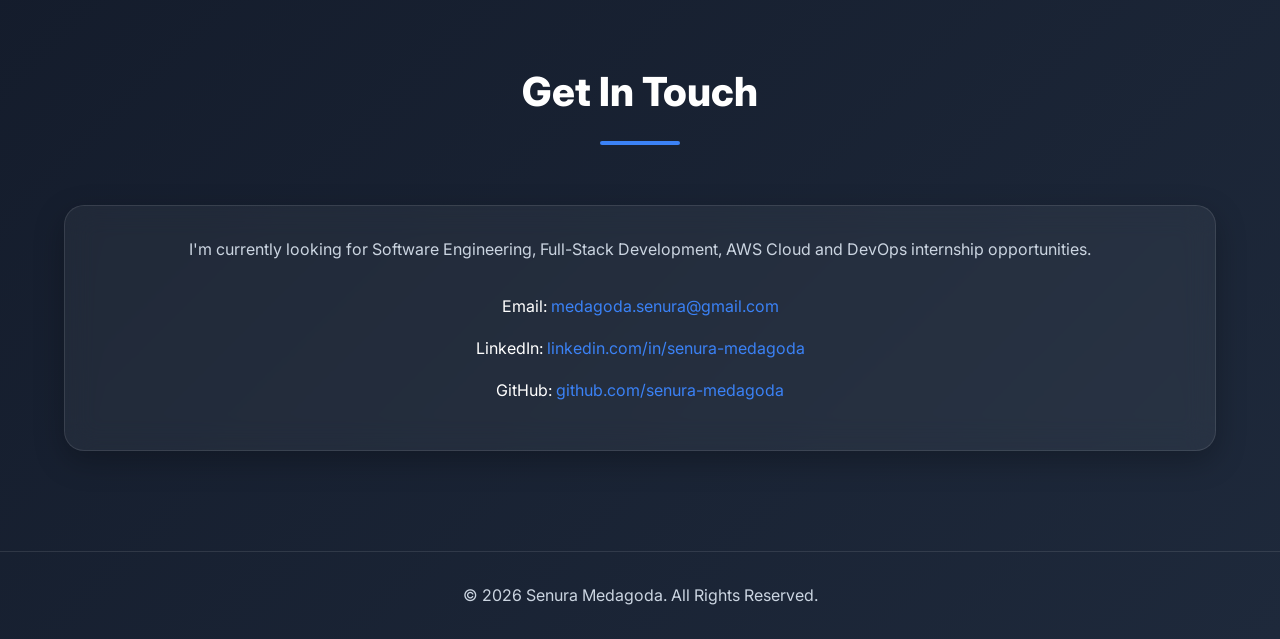
==== commit da22a34b: "fix:fixed frontend typo and tested" ====
--- a/index.html
+++ b/index.html
@@ -199,7 +199,7 @@
         <div class="container">
 
             <div class="section-title">
-                <h2>Get In Touch wksrt</h2>
+                <h2>Get In Touch</h2>
             </div>
 
             <div class="contact-card">
